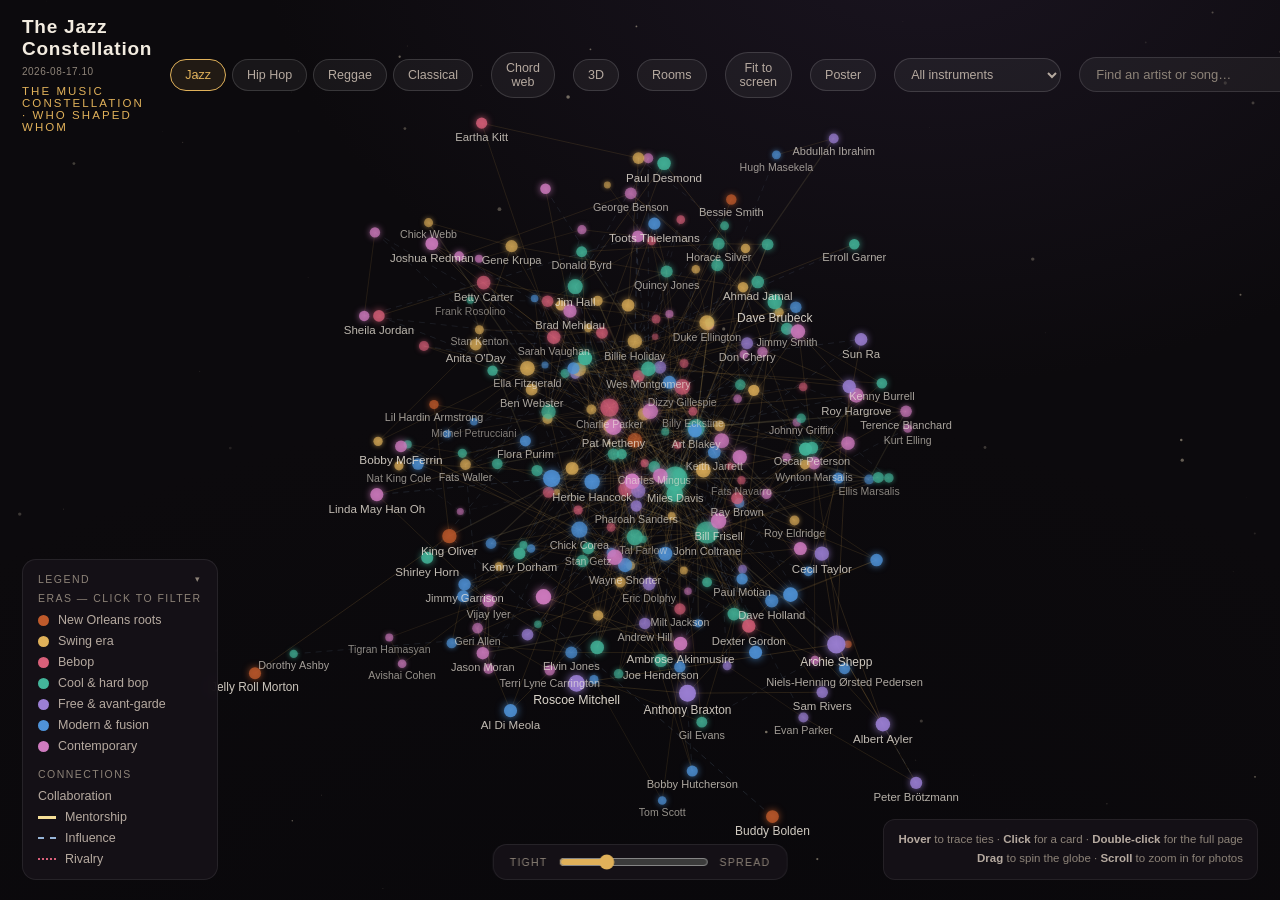
==== index.html @ 13468fda "Classical audio: fix the fallback path, demote novelty sources, unmute the seedless Three fixes from" ====
<!DOCTYPE html>
<html lang="en">
<head>
<meta charset="UTF-8" />
<meta name="viewport" content="width=device-width, initial-scale=1.0, maximum-scale=1.0, user-scalable=no" />
<title>The Music Constellation — an encyclopedia of who shaped whom</title>
<meta name="description" content="Interactive 3D maps of music history: jazz, hip hop, and reggae as constellations of the musicians who shaped one another — with live discographies, photos, and 30-second previews." />
<link rel="icon" href="data:image/svg+xml,%3Csvg xmlns='http://www.w3.org/2000/svg' viewBox='0 0 100 100'%3E%3Cpolygon points='50,5 61,38 96,38 68,59 78,93 50,72 22,93 32,59 4,38 39,38' fill='%23e0b15a'/%3E%3C/svg%3E" />
<link rel="stylesheet" href="css/style.css?v=2026-08-17.10" />
<!-- resolves three.js for the optional 3D view; nothing loads until 3D is entered -->
<script type="importmap">
{ "imports": {
  "three": "https://unpkg.com/three@0.160.0/build/three.module.js",
  "three/addons/": "https://unpkg.com/three@0.160.0/examples/jsm/"
} }
</script>
</head>
<body>
<div id="stage"><canvas id="c"></canvas></div>
<canvas id="holoc"></canvas><div id="holabels"></div>

<div class="topbar">
  <div class="brand">
    <h1 id="gname">The Music Constellation <span class="ver" id="ver"></span></h1>
    <div class="tag">The Music Constellation<span class="tagx"> &middot; who shaped whom</span></div>
  </div>
  <nav class="gtabs" id="gtabs" aria-label="Choose a genre"></nav>
  <button class="rr" id="chordBtn">Chord web</button>
  <button class="rr" id="tlBtn">Timeline</button>
  <button class="rr" id="holoBtn" title="A 3D view of the constellation">3D</button>
  <button class="rr" id="rrBtn">Rooms</button>
  <button class="rr" id="fitBtn">Fit to screen</button>
  <button class="rr" id="posterBtn" title="Download a high-resolution poster">Poster</button>
  <select class="instr" id="instr" aria-label="Filter the constellation"></select>
  <div class="search">
    <input id="q" type="text" placeholder="Find an artist or song…" autocomplete="off" />
    <div class="suggest" id="suggest"></div>
  </div>
</div>

<div class="legend" id="legend"></div>
<div class="hint"><b>Hover</b> to trace ties &middot; <b>Click</b> for a card &middot; <b>Double-click</b> for the full page<br><b>Drag</b> to spin the globe &middot; <b>Scroll</b> to zoom in for photos</div>
<div class="spread"><span>Tight</span><input id="spread" type="range" min="0.7" max="3.4" step="0.05" value="1.5" aria-label="Spread the network out" /><span>Spread</span></div>
<div id="clipnote" class="clipnote"><div class="cn-main"><canvas id="clipwave" class="clipwave" width="56" height="18" aria-hidden="true"></canvas><span id="clipnotetext"></span></div><div id="cliptrack" class="cliptrack"></div></div>

<aside class="panel" id="panel"><button class="close" id="close">&times;</button><div id="panelBody"></div></aside>
<div class="page" id="page"><div class="page-inner" id="pageInner"></div></div>

<noscript><p style="padding:40px;font-family:sans-serif">The Music Constellation needs JavaScript to draw its sky.</p></noscript>
<script>
/* ---------------------------------------------------------------------------
   WHITE-LABEL CONFIG. These defaults reproduce the public site exactly. A
   branded or institutional deployment overrides them — a museum, a label, a
   course — to set the name, palette, which datasets show, and kiosk mode.
   See docs/WHITE-LABEL.md. Leave as-is for the flagship public site.
   --------------------------------------------------------------------------- */
window.MC_CONFIG={
  brand:"The Music Constellation",  /* sub-title + browser-tab name           */
  tagline:"who shaped whom",        /* the line after the brand               */
  genres:null,                      /* null = all; or e.g. ["jazz"] for one   */
  showTabs:true,                    /* genre switcher (auto-hidden if 1 set)   */
  accent:null,                      /* optional hex to retint the gold accent  */
  attribution:null,                 /* optional credit, e.g. "An exhibit by …" */
  kiosk:false,                      /* fullscreen attract-loop (museum installs)*/
};
/* Demos & installs can override the config from the URL without a separate
   build, e.g. ?brand=Blue+Note&genres=jazz&tabs=0&accent=%231e63b0&kiosk=1 */
(function(s){if(!s)return;var p=new URLSearchParams(s),C=window.MC_CONFIG;
  if(p.has("brand"))C.brand=p.get("brand");
  if(p.has("tagline"))C.tagline=p.get("tagline");
  if(p.has("genres"))C.genres=p.get("genres").split(",").filter(Boolean);
  if(p.has("tabs"))C.showTabs=p.get("tabs")!=="0";
  if(p.has("accent"))C.accent=p.get("accent");
  if(p.has("attribution"))C.attribution=p.get("attribution");
  if(p.has("kiosk"))C.kiosk=p.get("kiosk")==="1";
})(location.search);
/* Single source of truth for the build. Bump this (and the css/style.css?v=
   above — the validator enforces they match) on any notable change, and every
   asset URL below changes with it, so a normal reload always fetches fresh —
   no hard-refresh needed, on any device. */
window.MC_BUILD="2026-08-17.10";
["js/collab.js","js/data/jazz.js","js/data/hiphop.js","js/data/reggae.js","js/data/classical.js","js/holo.js","js/engine.js"].forEach(function(src){
  var s=document.createElement("script");s.src=src+"?v="+window.MC_BUILD;s.async=false;document.head.appendChild(s);
});
</script>
</body>
</html>
---- css/style.css ----
/* Theme colors are set per genre by the engine (js/data/*.js → theme).
     They are @property-registered so genre switches cross-fade smoothly. */
  @property --bg{syntax:"<color>";inherits:true;initial-value:#0c0a0d}
  @property --glow{syntax:"<color>";inherits:true;initial-value:#1a1420}
  @property --deep{syntax:"<color>";inherits:true;initial-value:#08070a}
  @property --panel{syntax:"<color>";inherits:true;initial-value:rgba(22,18,24,0.93)}
  :root{
    --bg:#0c0a0d; --glow:#1a1420; --deep:#08070a; --panel:rgba(22,18,24,0.93);
    --ink:#f3ece0; --soft:#b6aaa0;
    --muted:#8d8378; --gold:#e0b15a; --line:rgba(224,177,90,0.14);
    transition:--bg 1.1s ease,--glow 1.1s ease,--deep 1.1s ease,--panel 1.1s ease;
  }
  *{box-sizing:border-box;margin:0;padding:0}
  html,body{height:100%}
  body{
    background:radial-gradient(1100px 760px at 72% -8%, var(--glow) 0%, transparent 60%), radial-gradient(1500px 1100px at 50% 130%, var(--deep) 0%, var(--bg) 70%);
    color:var(--ink); font-family:"Helvetica Neue",Arial,sans-serif; overflow:hidden;
  }
  #stage{position:fixed;inset:0}
  canvas{display:block}

  .topbar{position:fixed;top:0;left:0;right:0;display:flex;align-items:center;gap:18px;padding:16px 22px;pointer-events:none;z-index:5}
  .brand{pointer-events:auto}
  .brand h1{font-size:19px;font-weight:600;letter-spacing:.04em}
  .brand .tag{font-size:11.5px;letter-spacing:.18em;text-transform:uppercase;color:var(--gold);margin-top:3px}
  .ver{font-size:10px;font-weight:400;color:var(--muted);letter-spacing:.05em;vertical-align:middle}
  .gtabs{pointer-events:auto;display:flex;gap:6px}
  .gtab{background:rgba(255,255,255,.05);border:1px solid rgba(255,255,255,.14);color:var(--soft);font-size:12.5px;padding:8px 14px;border-radius:999px;cursor:pointer;white-space:nowrap;transition:border-color .2s,color .2s,background .2s}
  .gtab:hover{border-color:var(--gold);color:var(--ink)}
  .gtab.on{border-color:var(--gold);color:var(--gold);background:rgba(224,177,90,.1)}
  .search{pointer-events:auto;margin-left:auto;position:relative}
  .search input{background:rgba(255,255,255,.05);border:1px solid rgba(255,255,255,.12);border-radius:999px;color:var(--ink);font-size:13px;padding:9px 16px;width:230px;outline:none;transition:border-color .2s,background .2s}
  .search input:focus{border-color:var(--gold);background:rgba(255,255,255,.08)}
  .search input::placeholder{color:var(--muted)}
  .suggest{position:absolute;top:42px;right:0;width:270px;max-height:60vh;overflow-y:auto;background:var(--panel);border:1px solid rgba(255,255,255,.1);border-radius:12px;backdrop-filter:blur(8px);box-shadow:0 18px 50px rgba(0,0,0,.55);display:none}
  .suggest div{padding:9px 14px;font-size:13px;cursor:pointer;color:var(--soft)}
  .suggest div:hover,.suggest div.active{background:rgba(224,177,90,.14);color:var(--ink)}
  .suggest .smeta{color:var(--muted);font-size:11px}
  .suggest .sgrow{white-space:nowrap;overflow:hidden;text-overflow:ellipsis}
  .suggest .snote{color:var(--gold)}
  .suggest .shead{padding:6px 14px 4px;font-size:10px;letter-spacing:.08em;text-transform:uppercase;color:var(--muted);cursor:default;border-top:1px solid rgba(255,255,255,.08)}
  .suggest .shead:hover{background:transparent;color:var(--muted)}

  .legend{position:fixed;left:22px;bottom:20px;z-index:5;display:flex;flex-direction:column;gap:7px;background:var(--panel);border:1px solid rgba(255,255,255,.08);border-radius:14px;padding:13px 15px;backdrop-filter:blur(8px)}
  .attribution{font-size:10px;letter-spacing:.12em;text-transform:uppercase;color:var(--muted);margin-top:4px;opacity:.85}
  /* 3D "holo" view: its own WebGL canvas + projected name labels (shown only in 3D mode) */
  #holoc{position:fixed;inset:0;width:100vw;height:100vh;display:none;z-index:1;touch-action:none;background:#05040a}
  #holabels{position:fixed;inset:0;display:none;pointer-events:none;z-index:2}
  .hlbl{position:absolute;left:0;top:0;white-space:nowrap;opacity:0;will-change:transform,opacity}
  .hlbl .nm{font-size:11px;color:#e9e2d6;text-shadow:0 1px 4px rgba(0,0,0,.95),0 0 2px rgba(0,0,0,.9)}
  .hlbl .ins{display:none;font-size:9.5px;color:var(--gold);text-shadow:0 1px 4px rgba(0,0,0,.95)}
  .hlbl.sel .nm{font-size:15px;font-weight:600}
  .hlbl.nbr .nm{font-size:12px}
  .hlbl.sel .ins,.hlbl.nbr .ins{display:block}
  .legend .legh{display:flex;align-items:center;gap:14px;width:100%;background:none;border:0;padding:0;margin:0;color:var(--muted);font-family:inherit;font-size:10.5px;letter-spacing:.14em;text-transform:uppercase;cursor:pointer}
  .legend .legh .chev{margin-left:auto;font-size:9px;transition:transform .2s}
  .legend.collapsed .legh .chev{transform:rotate(-90deg)}
  .legend .legbody{display:flex;flex-direction:column;gap:7px}
  .legend.collapsed .legbody{display:none}
  .legend .lh{font-size:10.5px;letter-spacing:.14em;text-transform:uppercase;color:var(--muted);margin-bottom:2px}
  .legend label{display:flex;align-items:center;gap:9px;font-size:12.5px;color:var(--soft);cursor:pointer;user-select:none}
  .legend .dot{width:11px;height:11px;border-radius:50%;flex:none}
  .legend label.off{opacity:.4}
  .legend .ekey{display:flex;flex-direction:column;gap:7px}
  .legend .ek{cursor:default}
  .legend .eline{width:18px;border-top:2px solid var(--gold);flex:none}
  .legend .eline.influence{border-top-style:dashed;border-top-color:#96b4d7}
  .legend .eline.rivalry{border-top-style:dotted;border-top-color:#d9607a}
  .legend .eline.mentor{border-top-width:3px;border-top-color:#f5de96}

  .hint{position:fixed;right:22px;bottom:20px;z-index:5;font-size:11.5px;color:var(--muted);text-align:right;line-height:1.7;background:var(--panel);border:1px solid rgba(255,255,255,.07);border-radius:12px;padding:10px 14px;backdrop-filter:blur(8px)}
  .hint b{color:var(--soft);font-weight:600}
  .spread{position:fixed;left:50%;bottom:20px;transform:translateX(-50%);z-index:5;display:flex;align-items:center;gap:11px;background:var(--panel);border:1px solid rgba(255,255,255,.08);border-radius:14px;padding:9px 16px;backdrop-filter:blur(8px)}
  .spread span{font-size:10.5px;letter-spacing:.12em;text-transform:uppercase;color:var(--muted)}
  .spread input[type=range]{width:150px;accent-color:var(--gold);cursor:pointer}
  .clipnote{position:fixed;top:62px;left:50%;transform:translateX(-50%);z-index:9;display:flex;flex-direction:column;align-items:center;gap:5px;background:var(--panel);border:1px solid rgba(224,177,90,.4);color:var(--gold);font-size:12.5px;padding:7px 16px;border-radius:18px;backdrop-filter:blur(8px);opacity:0;transition:opacity .3s;pointer-events:none;max-width:80%;text-align:center}
  .clipnote.show{opacity:1}
  .cn-main{display:flex;align-items:center;justify-content:center;gap:9px}
  .clipwave{width:56px;height:18px;flex:0 0 auto;display:none}
  .clipnote.playing .clipwave{display:block}
  .cliptrack{display:none;font:500 11px/1.3 Georgia,"Times New Roman",serif;color:rgba(240,217,154,.95);background:rgba(224,177,90,.12);border:1px solid rgba(224,177,90,.3);border-radius:8px;padding:3px 11px;max-width:280px;white-space:nowrap;overflow:hidden;text-overflow:ellipsis}
  .cliptrack.show{display:block}

  .panel{position:fixed;top:0;right:0;height:100%;width:360px;background:var(--panel);border-left:1px solid rgba(255,255,255,.1);backdrop-filter:blur(14px);transform:translateX(100%);transition:transform .35s cubic-bezier(.2,.8,.2,1);z-index:8;padding:26px 26px 30px;overflow-y:auto}
  .panel.open{transform:translateX(0)}
  .panel .close{position:absolute;top:18px;right:18px;cursor:pointer;color:var(--muted);font-size:22px;line-height:1;background:none;border:none}
  .panel .close:hover{color:var(--ink)}
  .pill{display:inline-block;font-size:10.5px;letter-spacing:.12em;text-transform:uppercase;padding:4px 11px;border-radius:999px;margin-bottom:14px;font-weight:600}
  .panel h2{font-size:25px;font-weight:600;line-height:1.15;margin-bottom:4px}
  .panel .role{font-size:13px;color:var(--gold);margin-bottom:4px}
  .panel .life{font-size:12px;color:var(--muted);margin-bottom:16px}
  .panel .bio{font-size:14px;line-height:1.6;color:var(--soft);margin-bottom:18px}
  .openpage{display:inline-flex;align-items:center;gap:8px;background:rgba(224,177,90,.14);border:1px solid rgba(224,177,90,.35);color:var(--gold);font-size:13px;font-weight:600;padding:10px 16px;border-radius:10px;cursor:pointer;transition:background .2s}
  .openpage:hover{background:rgba(224,177,90,.24)}
  .sec{font-size:10.5px;letter-spacing:.16em;text-transform:uppercase;color:var(--muted);margin:20px 0 9px}
  .conns{display:flex;flex-direction:column;gap:5px}
  .conn{display:flex;align-items:baseline;gap:9px;font-size:13px;cursor:pointer;padding:5px 8px;border-radius:8px;color:var(--soft)}
  .conn:hover{background:rgba(224,177,90,.12);color:var(--ink)}
  .conn .rel{font-size:10px;color:var(--muted);text-transform:uppercase;letter-spacing:.06em;min-width:90px}
  .conn .nm{font-weight:500}
  .conn .cx{margin-left:auto;color:var(--muted);font-size:13px;padding:0 5px;border-radius:6px;flex:none}
  .conn .cx:hover{color:var(--gold);background:rgba(224,177,90,.12)}
  .conn .cx.on{color:var(--gold)}
  .sechint{font-size:9.5px;letter-spacing:0;text-transform:none;color:var(--muted);opacity:.7}
  .collab{display:none;margin:0 0 8px 8px;padding-left:11px;border-left:1px solid rgba(224,177,90,.22)}
  .cbrow{display:flex;gap:11px;font-size:12.5px;padding:5px 0;color:var(--soft);align-items:baseline}
  .cbyear{color:var(--gold);font-family:"SF Mono",ui-monospace,Menlo,monospace;font-size:11.5px;min-width:38px;flex:none}
  .cbmain{display:flex;flex-direction:column;gap:5px;min-width:0}
  .cbtitle{line-height:1.35}
  .cbnote{font-size:11.5px;color:var(--muted);padding:4px 0;line-height:1.5}
  .cbsearch{font-size:11px;color:var(--muted);margin-top:6px;padding-top:7px;border-top:1px solid rgba(255,255,255,.08);line-height:1.7}
  .cbsearch a{color:var(--soft);text-decoration:none;border-bottom:1px solid rgba(224,177,90,.4)}
  .cbsearch a:hover{color:var(--gold)}
  /* chord-web collab breakout card */
  .ccpair{display:flex;flex-wrap:wrap;align-items:baseline;gap:9px;font-size:21px;font-weight:600;line-height:1.15;margin:2px 0 2px}
  .ccpair .ccx{color:var(--muted);font-weight:400;font-size:16px}
  .ccrel{margin:8px 0 2px}
  .ccchip{display:inline-block;font-size:11px;letter-spacing:.04em;padding:3px 10px;border-radius:11px}
  .ccbox{display:block;margin-left:0;padding-left:0;border-left:none}

  /* full encyclopedia page */
  .page{position:fixed;inset:0;z-index:20;background:radial-gradient(1000px 700px at 78% -8%, var(--glow) 0%, var(--bg) 58%);overflow-y:auto;opacity:0;pointer-events:none;transition:opacity .35s}
  .page.open{opacity:1;pointer-events:auto}
  .page-inner{max-width:820px;margin:0 auto;padding:34px 28px 90px}
  .back{display:inline-flex;align-items:center;gap:8px;background:none;border:1px solid rgba(255,255,255,.16);color:var(--soft);font-size:13px;padding:8px 15px;border-radius:999px;cursor:pointer;margin-bottom:30px;transition:border-color .2s,color .2s}
  .back:hover{border-color:var(--gold);color:var(--ink)}
  .page h1{font-size:46px;font-weight:600;line-height:1.05;letter-spacing:-.01em;margin:10px 0 8px}
  .page .prole{font-size:15px;color:var(--gold);margin-bottom:3px}
  .page .plife{font-size:13.5px;color:var(--muted);margin-bottom:26px}
  .page .pbio{font-size:17px;line-height:1.72;color:#ddd3c6;max-width:680px;margin-bottom:8px}
  .phead{display:flex;gap:22px;align-items:center;margin-bottom:10px}
  .pavatar{width:104px;height:104px;border-radius:16px;flex:none;overflow:hidden;display:flex;align-items:center;justify-content:center;font-size:34px;font-weight:600;color:#0c0a0d}
  .pavatar.hasimg{color:transparent}
  .pavatar img{width:100%;height:100%;object-fit:cover;display:block}
  .pavcol{display:flex;flex-direction:column;align-items:center;gap:5px;flex:none}
  .pcredit{font-size:10px;color:var(--muted);text-decoration:none;opacity:0;transition:opacity .3s}
  .pcredit.show{opacity:1}
  .pcredit:hover{color:var(--gold)}
  .pheadtext{min-width:0}
  .phead h1{margin:6px 0 6px}
  .page h3{font-size:12px;letter-spacing:.2em;text-transform:uppercase;color:var(--muted);margin:40px 0 16px;border-bottom:1px solid rgba(255,255,255,.08);padding-bottom:10px}
  .disco{display:flex;flex-direction:column;gap:2px}
  .drow{display:flex;gap:18px;align-items:baseline;padding:11px 8px;border-radius:8px}
  .drow:hover{background:rgba(255,255,255,.03)}
  .dyear{font-family:"SF Mono",ui-monospace,Menlo,monospace;font-size:13px;color:var(--gold);min-width:74px;flex:none}
  .dtitle{font-size:15.5px;color:var(--ink);font-weight:500}
  .dnote{font-size:13px;color:var(--muted);margin-left:6px}
  .chips{display:flex;flex-wrap:wrap;gap:9px}
  .chip{display:inline-flex;align-items:center;gap:8px;background:rgba(255,255,255,.04);border:1px solid rgba(255,255,255,.1);border-radius:999px;padding:8px 14px;font-size:13px;color:var(--soft);cursor:pointer;transition:background .2s,border-color .2s}
  .chip:hover{background:rgba(224,177,90,.14);border-color:rgba(224,177,90,.4);color:var(--ink)}
  .chip .cd{width:9px;height:9px;border-radius:50%;flex:none}
  .chip .cr{font-size:10.5px;color:var(--muted);text-transform:uppercase;letter-spacing:.04em}
  .discoloading{font-size:14px;color:var(--muted);padding:8px 0}
  .discometa{font-size:12px;color:var(--muted);margin-bottom:10px}
  .dtag{font-size:10.5px;color:var(--muted);margin-left:8px;border:1px solid rgba(255,255,255,.14);border-radius:4px;padding:1px 6px;text-transform:uppercase;letter-spacing:.04em}
  .moreBtn{margin-top:14px;background:rgba(255,255,255,.04);border:1px solid rgba(255,255,255,.14);color:var(--soft);font-size:13px;padding:9px 16px;border-radius:10px;cursor:pointer}
  .moreBtn:hover{border-color:var(--gold);color:var(--ink)}
  .dmain{display:inline}
  .svc{display:inline-flex;gap:6px;margin-left:10px;vertical-align:middle}
  .svc a{font-size:11px;color:var(--muted);border:1px solid rgba(255,255,255,.14);border-radius:6px;padding:1px 7px;text-decoration:none;transition:color .2s,border-color .2s}
  .svc a:hover{color:var(--gold);border-color:var(--gold)}
  @media(max-width:700px){.drow .dmain{display:flex;flex-direction:column;align-items:flex-start;gap:5px}.svc{margin-left:0}}
  .reslist{display:flex;flex-direction:column;gap:8px;max-width:680px}
  .reslink{display:flex;align-items:baseline;gap:12px;text-decoration:none;background:rgba(255,255,255,.04);border:1px solid rgba(255,255,255,.1);border-radius:10px;padding:12px 16px;transition:border-color .2s,background .2s}
  .reslink:hover{border-color:var(--gold);background:rgba(224,177,90,.1)}
  .reslink .rt{color:var(--ink);font-size:15px;font-weight:500}
  .reslink .rn{color:var(--muted);font-size:13px;flex:1}
  .reslink .ra{color:var(--gold);font-size:14px}
  .brow{padding:9px 8px;border-radius:8px}
  .brow:hover{background:rgba(255,255,255,.03)}
  .btitle{font-size:15px;color:var(--ink);font-style:italic}
  .bmeta{font-size:13px;color:var(--muted)}
  .rr{pointer-events:auto;background:rgba(255,255,255,.05);border:1px solid rgba(255,255,255,.14);color:var(--soft);font-size:12.5px;padding:8px 14px;border-radius:999px;cursor:pointer;transition:border-color .2s,color .2s}
  .rr:hover{border-color:var(--gold);color:var(--ink)}
  .rr.on{border-color:var(--gold);color:var(--gold)}
  .instr{pointer-events:auto;background:rgba(255,255,255,.05);border:1px solid rgba(255,255,255,.14);color:var(--soft);font-size:12.5px;padding:8px 12px;border-radius:999px;cursor:pointer;outline:none}
  .instr:focus{border-color:var(--gold)}
  .instr option{background:#15121a;color:var(--ink)}
  .lead{font-size:17px;line-height:1.7;color:#ddd3c6;max-width:680px;margin-bottom:18px}
  .critic{margin-bottom:24px}
  .critic h4{font-size:18px;font-weight:600;color:var(--ink);margin-bottom:2px}
  .critic .cnote{font-size:13px;color:var(--gold);margin-bottom:8px}
  /* the rooms: tab bar + film / deep-cut rows */
  .roomtabs{display:flex;gap:8px;margin:4px 0 26px;flex-wrap:wrap}
  .roomtab{background:rgba(255,255,255,.04);border:1px solid rgba(255,255,255,.12);color:var(--soft);font-family:inherit;font-size:14px;padding:9px 18px;border-radius:999px;cursor:pointer;transition:border-color .2s,background .2s,color .2s}
  .roomtab:hover{border-color:var(--gold);color:var(--ink)}
  .roomtab.on{background:rgba(224,177,90,.16);border-color:var(--gold);color:var(--gold)}
  .film{margin-bottom:22px;max-width:680px}
  .frow{display:flex;align-items:baseline;gap:12px;flex-wrap:wrap}
  .ftitle{font-size:18px;font-weight:600;color:var(--ink)}
  .fmeta{font-size:13px;color:var(--muted)}
  .fnote{font-size:14px;line-height:1.55;color:var(--soft);margin:5px 0 7px}
  .flinks{display:flex;gap:14px;font-size:13px}
  .flinks a{color:var(--soft);text-decoration:none;border-bottom:1px solid rgba(224,177,90,.4)}
  .flinks a:hover{color:var(--gold)}
  .dc{margin-bottom:20px;max-width:680px}
  .dcrow{display:flex;align-items:baseline;gap:10px;flex-wrap:wrap}
  .dctitle{font-size:17px;font-weight:600;color:var(--ink);font-style:italic}
  .dcby{font-size:15px;color:var(--soft)}
  .dcby .dcartist{color:var(--gold);cursor:pointer;border-bottom:1px solid rgba(224,177,90,.4)}
  .dcby .dcartist:hover{color:var(--ink)}
  .dcmeta{font-size:12.5px;color:var(--muted)}
  .dcnote{font-size:14px;line-height:1.55;color:var(--soft);margin:5px 0 7px}
  .dclinks .svc{margin-left:0}
  @media(max-width:560px){.page h1{font-size:34px}.page-inner{padding:24px 18px 70px}}
  #stage,canvas{touch-action:none}
  @media(max-width:700px){
    .topbar{flex-wrap:wrap;gap:8px;padding:10px 12px}
    .brand h1{font-size:14px}
    .brand .tag{font-size:9px;letter-spacing:.14em;margin-top:2px;white-space:nowrap}
    .brand .tagx{display:none}
    .ver{display:none}
    .gtab{font-size:11px;padding:5px 9px}
    .legend .ekey{display:none}
    #fitBtn,#posterBtn{display:none} /* auto-fit + pinch cover it; keeps the wrapped topbar to three rows */
    .rr{font-size:11.5px;padding:6px 10px;white-space:nowrap}
    .instr{font-size:11.5px;padding:6px 9px}
    .search{margin-left:auto}
    .search input{width:140px}
    .suggest{width:200px}
    .hint{display:none}
    .legend{left:12px;bottom:12px;padding:8px 10px;gap:4px;border-radius:12px}
    .legend .lh{font-size:9.5px}
    .legend label{font-size:11px;gap:7px}
    .legend .dot{width:9px;height:9px}
    .spread{left:auto;right:12px;bottom:12px;transform:none;padding:7px 11px;gap:7px}
    .spread input[type=range]{width:92px}
    .spread span{font-size:9.5px}
    .panel{width:100%;height:auto;max-height:50%;top:auto;bottom:0;left:0;border-left:none;border-top:1px solid rgba(255,255,255,.12);border-radius:18px 18px 0 0;transform:translateY(100%);padding:20px 22px 24px}
    .panel.open{transform:translateY(0)}
  }

  /* ----------  READING ROOM: the lit bookshelf  ---------- */
  .reading-room,.films-room{position:relative;border-radius:14px;padding:14px 14px 26px;
    background:radial-gradient(900px 560px at 84% 2%, rgba(224,177,90,.10), transparent 58%), linear-gradient(180deg,#1a120a,#0f0a06)}
  .bookcase{position:relative;margin:104px 4px 8px}
  .rcase{position:relative;z-index:1}
  .rshelf{position:relative;margin-bottom:6px}
  .rbooks{display:flex;align-items:flex-end;gap:5px;padding:0 12px;min-height:208px}
  .rplank{height:15px;border-radius:2px;background:linear-gradient(180deg,#6b4a2a,#4a3018 55%,#321f0e);
    box-shadow:0 2px 0 rgba(0,0,0,.5),0 13px 20px rgba(0,0,0,.42),inset 0 2px 0 rgba(255,225,170,.18);margin:0 2px}
  .rbook{position:relative;height:202px;flex:0 0 auto;border-radius:2px 2px 1px 1px;cursor:pointer;overflow:hidden;
    display:flex;flex-direction:column;align-items:center;padding:9px 0 8px;
    box-shadow:inset 2px 0 0 rgba(255,255,255,.12),inset -3px 0 5px rgba(0,0,0,.45),1px 6px 12px rgba(0,0,0,.4);
    transition:transform .16s cubic-bezier(.2,.8,.2,1),box-shadow .16s,filter .16s;
    background:linear-gradient(90deg,rgba(255,255,255,.14),rgba(255,255,255,0) 16%,rgba(0,0,0,.25) 86%,rgba(0,0,0,.4)),var(--rc)}
  .rbook:hover{transform:translateY(-15px);filter:brightness(1.1);z-index:8;
    box-shadow:inset 2px 0 0 rgba(255,255,255,.16),inset -3px 0 5px rgba(0,0,0,.45),0 18px 26px rgba(0,0,0,.55)}
  .rbook .rb-band{width:78%;height:0;border-top:2.5px solid rgba(224,184,110,.85);box-shadow:0 2px 0 rgba(0,0,0,.25);flex:0 0 auto;position:relative;z-index:2}
  .rbook .rb-title{flex:1 1 auto;min-height:0;writing-mode:vertical-rl;text-orientation:mixed;
    font:600 13px/1.05 Georgia,"Times New Roman",serif;color:#f0d99a;letter-spacing:.4px;margin:10px 0;overflow:hidden;
    text-shadow:0 1px 2px rgba(0,0,0,.85);position:relative;z-index:2}
  .rbook .rb-author{writing-mode:vertical-rl;text-orientation:mixed;font:500 9px/1 Georgia,serif;
    color:rgba(240,217,154,.85);letter-spacing:.5px;max-height:84px;overflow:hidden;margin-bottom:4px;text-shadow:0 1px 2px rgba(0,0,0,.85);position:relative;z-index:2}
  .rbook .rb-foot{font-size:7px;color:rgba(240,217,154,.7);letter-spacing:.5px;text-shadow:0 1px 2px rgba(0,0,0,.85);position:relative;z-index:2}
  .rbook.lean{transform:rotate(-3deg);transform-origin:bottom}
  .rbook.lean:hover{transform:translateY(-15px) rotate(-1deg)}
  /* film shelf: thinner + a touch taller, like a DVD case spine */
  .rbook.thin{height:214px}
  .rbook.thin .rb-title{font-size:11px;letter-spacing:.2px;margin:8px 0}
  .rbook.thin .rb-author{font-size:8px;max-height:72px}
  .rwash{position:absolute;inset:0;pointer-events:none;z-index:3;mix-blend-mode:screen;
    background:radial-gradient(620px 1020px at 17% -6%,rgba(255,228,172,.2),rgba(255,222,160,.05) 38%,transparent 60%),
      radial-gradient(620px 1020px at 83% -6%,rgba(255,228,172,.2),rgba(255,222,160,.05) 38%,transparent 60%)}
  .rshade{position:absolute;inset:0;pointer-events:none;z-index:3;
    background:radial-gradient(150% 90% at 50% 128%,rgba(0,0,0,.42),transparent 52%)}
  .rlamp{position:absolute;top:-82px;width:110px;height:0;pointer-events:none;z-index:4}
  .rlamp.r{right:5%}.rlamp.l{left:5%}
  .rlamp .rl-arm{position:absolute;top:-6px;width:3px;height:54px;background:linear-gradient(#3a2c1a,#241a10)}
  .rlamp.r .rl-arm{right:34px}.rlamp.l .rl-arm{left:34px}
  .rlamp .rl-head{position:absolute;top:48px;width:100px;height:21px;border-radius:12px/10px;
    background:linear-gradient(180deg,#3a2c1a,#180f08);box-shadow:0 7px 15px rgba(0,0,0,.5),inset 0 1px 0 rgba(202,168,94,.5)}
  .rlamp.r .rl-head{right:0;transform:rotate(-9deg)}.rlamp.l .rl-head{left:0;transform:rotate(9deg)}
  .rlamp .rl-head::after{content:"";position:absolute;left:10%;right:10%;bottom:2px;height:5px;border-radius:4px;
    background:#ffe6a8;box-shadow:0 13px 20px 1px rgba(255,224,150,.5)}
  .readmore{margin-top:18px}
  /* book detail card */
  .bookcard-bg{position:fixed;inset:0;background:rgba(8,5,2,.66);backdrop-filter:blur(4px);display:flex;align-items:center;justify-content:center;padding:24px;opacity:0;pointer-events:none;transition:opacity .25s;z-index:40}
  .bookcard-bg.open{opacity:1;pointer-events:auto}
  .bookcard{position:relative;max-width:540px;width:100%;background:linear-gradient(180deg,#241809,#160f07);border:1px solid rgba(224,177,90,.34);border-radius:14px;padding:26px 28px;box-shadow:0 24px 70px rgba(0,0,0,.6);transform:translateY(10px) scale(.98);transition:transform .25s}
  .bookcard-bg.open .bookcard{transform:none}
  .bc-top{display:flex;gap:22px}
  .bc-top .bc-cover{width:130px;flex:0 0 auto;border-radius:3px;box-shadow:0 10px 28px rgba(0,0,0,.6),inset 0 0 0 1px rgba(255,255,255,.06);display:block}
  .bc-top .bc-mini{width:118px;height:166px;border-radius:2px;flex:0 0 auto;box-shadow:0 10px 28px rgba(0,0,0,.6),inset 2px 0 0 rgba(255,255,255,.12)}
  .bookcard h2{font:600 22px/1.2 Georgia,serif;color:var(--ink);margin:0 0 2px}
  .bookcard .bc-sub{font:italic 15px/1.35 Georgia,serif;color:var(--soft);margin:0 0 10px}
  .bookcard .bc-by{font-size:14px;color:var(--gold);margin-bottom:2px}
  .bookcard .bc-yr{font-size:12.5px;color:var(--muted)}
  .bookcard .bc-note{font-size:13.5px;line-height:1.55;color:var(--soft);border-top:1px solid rgba(255,255,255,.1);padding-top:12px;margin-top:16px}
  .bookcard .bc-note b{color:var(--gold);font-weight:600}
  .bookcard .bc-x{position:absolute;top:12px;right:14px;background:none;border:none;color:var(--muted);font-size:24px;cursor:pointer;line-height:1}
  .bc-links{display:flex;gap:16px;margin-top:16px;flex-wrap:wrap}
  .bc-links a{color:var(--gold);font-size:13px;text-decoration:none;border-bottom:1px solid rgba(224,177,90,.4)}
  .bc-top .bc-film{display:flex;align-items:center;justify-content:center;background:radial-gradient(120% 120% at 30% 20%,#2a1d10,#120c06)}
  .bc-top .bc-film::after{content:"\1F39E";font-size:34px;opacity:.6}
  @media(max-width:560px){ .bookcase{margin-top:92px} .rbooks{min-height:188px} .rbook{height:182px} .bc-top{gap:14px} .bc-top .bc-cover{width:104px} .bc-top .bc-mini{width:96px;height:136px} }

/* Connection notes — the annotation on a tie, where a genre supplies one
   (classical). Sits under the connection row, above its ♪ collab drawer. */
.conns .connnote{font-size:11.5px;line-height:1.45;color:var(--muted);padding:2px 0 8px 2px;margin-top:-2px;border-bottom:1px solid rgba(255,255,255,.05)}
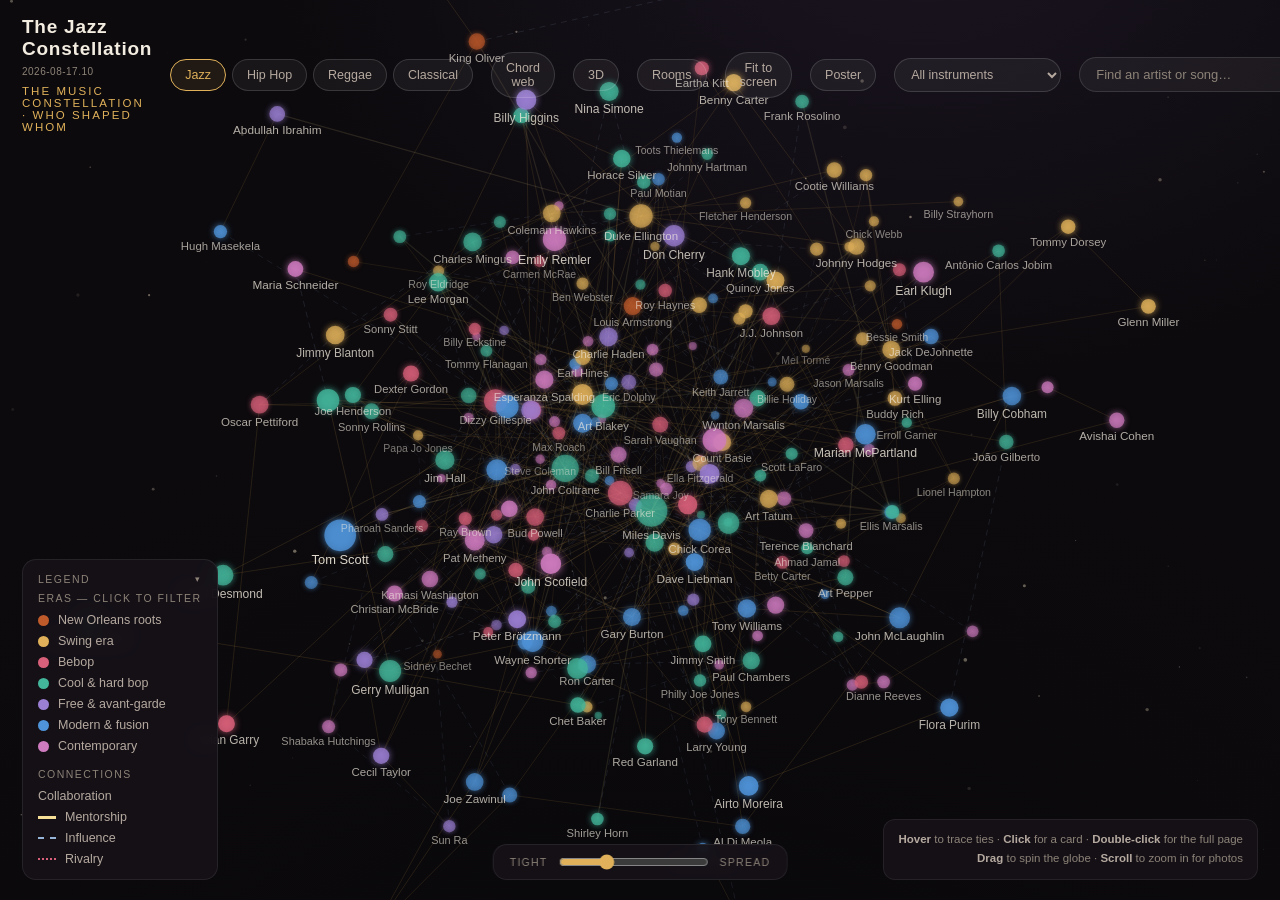
==== commit a3a58143: "Load genre data on demand instead of all four up front Every genre loaded at startup, so someone who" ====
--- a/index.html
+++ b/index.html
@@ -79,9 +79,54 @@
    asset URL below changes with it, so a normal reload always fetches fresh —
    no hard-refresh needed, on any device. */
 window.MC_BUILD="2026-08-17.10";
-["js/collab.js","js/data/jazz.js","js/data/hiphop.js","js/data/reggae.js","js/data/classical.js","js/holo.js","js/engine.js"].forEach(function(src){
-  var s=document.createElement("script");s.src=src+"?v="+window.MC_BUILD;s.async=false;document.head.appendChild(s);
-});
+
+/* GENRE MANIFEST + LAZY LOADING. Loading every genre up front meant a visitor
+   who only ever opened Jazz still downloaded all four datasets — classical
+   alone is 290KB gzipped, most of the payload for content they may never see.
+   So: the manifest gives the engine its tab list without any data, and only the
+   genre being viewed is fetched. The rest arrive when their tab is first
+   clicked. window.GENRE_DATA is created HERE so the engine can hold a live
+   reference to it — each data file does `window.GENRE_DATA=window.GENRE_DATA||{}`,
+   which preserves object identity, so later arrivals show up in the engine's
+   existing reference. */
+window.MC_GENRE_LIST=[
+  {key:"jazz",      label:"Jazz",      src:"js/data/jazz.js"},
+  {key:"hiphop",    label:"Hip Hop",   src:"js/data/hiphop.js"},
+  {key:"reggae",    label:"Reggae",    src:"js/data/reggae.js"},
+  {key:"classical", label:"Classical", src:"js/data/classical.js"},
+];
+window.GENRE_DATA=window.GENRE_DATA||{};
+window.__mcLoading={};
+window.MC_LOAD_GENRE=function(key){
+  var e=null,i;
+  for(i=0;i<window.MC_GENRE_LIST.length;i++) if(window.MC_GENRE_LIST[i].key===key) e=window.MC_GENRE_LIST[i];
+  if(!e) return Promise.resolve(false);
+  if(window.GENRE_DATA[key]) return Promise.resolve(true);
+  if(window.__mcLoading[key]) return window.__mcLoading[key];
+  window.__mcLoading[key]=new Promise(function(res){
+    var s=document.createElement("script");
+    s.src=e.src+"?v="+window.MC_BUILD; s.async=false;
+    s.onload=function(){res(!!window.GENRE_DATA[key]);};
+    s.onerror=function(){res(false);};
+    document.head.appendChild(s);
+  });
+  return window.__mcLoading[key];
+};
+/* which genre to show first — hash, then last-used, then the first in the
+   manifest (or MC_CONFIG.genres for a white-label build). Only this one is
+   loaded before the engine starts. */
+(function(){
+  var keys=window.MC_GENRE_LIST.map(function(g){return g.key;});
+  var order=(window.MC_CONFIG.genres&&window.MC_CONFIG.genres.length)?window.MC_CONFIG.genres:keys;
+  order=order.filter(function(k){return keys.indexOf(k)>=0;});
+  var m=location.hash.match(/^#\/?([a-z]+)/), first=m&&order.indexOf(m[1])>=0?m[1]:null;
+  if(!first){ try{var l=localStorage.getItem("tmc_last"); if(l&&order.indexOf(l)>=0)first=l;}catch(e){} }
+  if(!first) first=order[0]||"jazz";
+  var files=["js/collab.js","js/data/"+first+".js","js/holo.js","js/engine.js"];
+  files.forEach(function(src){
+    var s=document.createElement("script");s.src=src+"?v="+window.MC_BUILD;s.async=false;document.head.appendChild(s);
+  });
+})();
 </script>
 </body>
 </html>
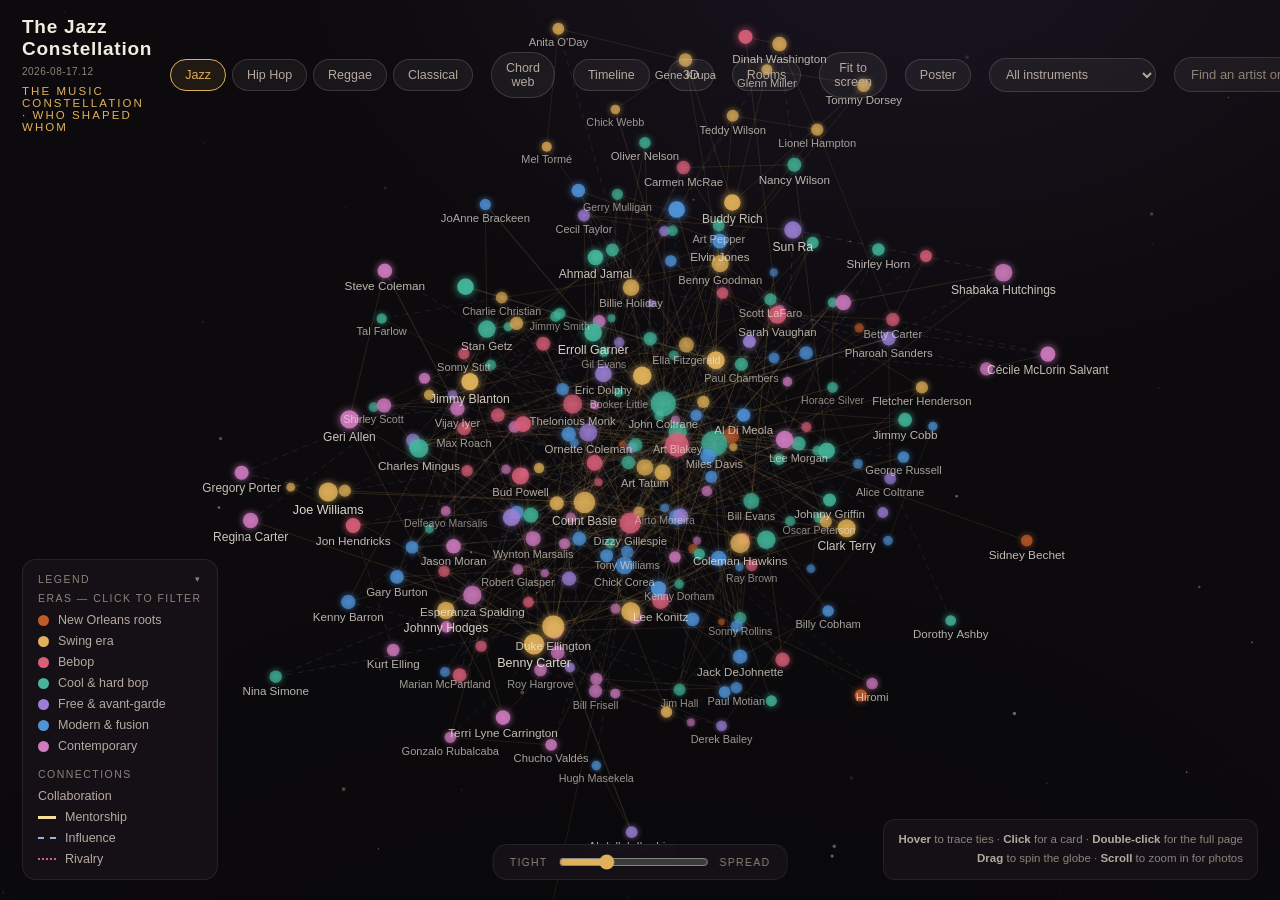
==== commit 25483e7c: "Timeline for jazz/hip hop/reggae: place each musician by year, not in era blobs Enabling the timelin" ====
--- a/index.html
+++ b/index.html
@@ -6,7 +6,7 @@
 <title>The Music Constellation — an encyclopedia of who shaped whom</title>
 <meta name="description" content="Interactive 3D maps of music history: jazz, hip hop, and reggae as constellations of the musicians who shaped one another — with live discographies, photos, and 30-second previews." />
 <link rel="icon" href="data:image/svg+xml,%3Csvg xmlns='http://www.w3.org/2000/svg' viewBox='0 0 100 100'%3E%3Cpolygon points='50,5 61,38 96,38 68,59 78,93 50,72 22,93 32,59 4,38 39,38' fill='%23e0b15a'/%3E%3C/svg%3E" />
-<link rel="stylesheet" href="css/style.css?v=2026-08-17.10" />
+<link rel="stylesheet" href="css/style.css?v=2026-08-17.12" />
 <!-- resolves three.js for the optional 3D view; nothing loads until 3D is entered -->
 <script type="importmap">
 { "imports": {
@@ -78,7 +78,7 @@
    above — the validator enforces they match) on any notable change, and every
    asset URL below changes with it, so a normal reload always fetches fresh —
    no hard-refresh needed, on any device. */
-window.MC_BUILD="2026-08-17.10";
+window.MC_BUILD="2026-08-17.12";
 
 /* GENRE MANIFEST + LAZY LOADING. Loading every genre up front meant a visitor
    who only ever opened Jazz still downloaded all four datasets — classical
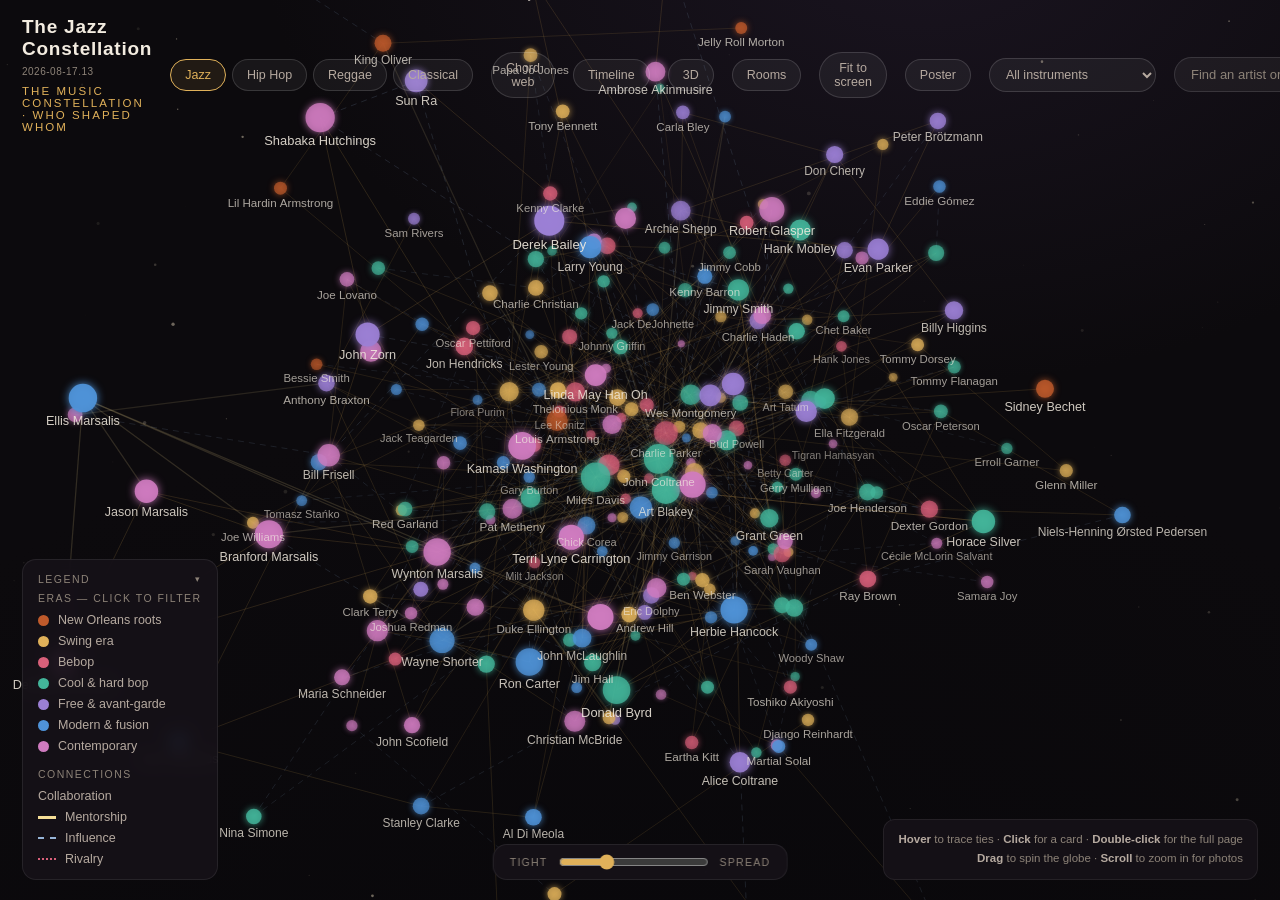
==== commit 2046544a: "Timeline: name musicians on hover in the per-artist view Scanning across the beeswarm showed no name" ====
--- a/index.html
+++ b/index.html
@@ -6,7 +6,7 @@
 <title>The Music Constellation — an encyclopedia of who shaped whom</title>
 <meta name="description" content="Interactive 3D maps of music history: jazz, hip hop, and reggae as constellations of the musicians who shaped one another — with live discographies, photos, and 30-second previews." />
 <link rel="icon" href="data:image/svg+xml,%3Csvg xmlns='http://www.w3.org/2000/svg' viewBox='0 0 100 100'%3E%3Cpolygon points='50,5 61,38 96,38 68,59 78,93 50,72 22,93 32,59 4,38 39,38' fill='%23e0b15a'/%3E%3C/svg%3E" />
-<link rel="stylesheet" href="css/style.css?v=2026-08-17.12" />
+<link rel="stylesheet" href="css/style.css?v=2026-08-17.13" />
 <!-- resolves three.js for the optional 3D view; nothing loads until 3D is entered -->
 <script type="importmap">
 { "imports": {
@@ -78,7 +78,7 @@
    above — the validator enforces they match) on any notable change, and every
    asset URL below changes with it, so a normal reload always fetches fresh —
    no hard-refresh needed, on any device. */
-window.MC_BUILD="2026-08-17.12";
+window.MC_BUILD="2026-08-17.13";
 
 /* GENRE MANIFEST + LAZY LOADING. Loading every genre up front meant a visitor
    who only ever opened Jazz still downloaded all four datasets — classical
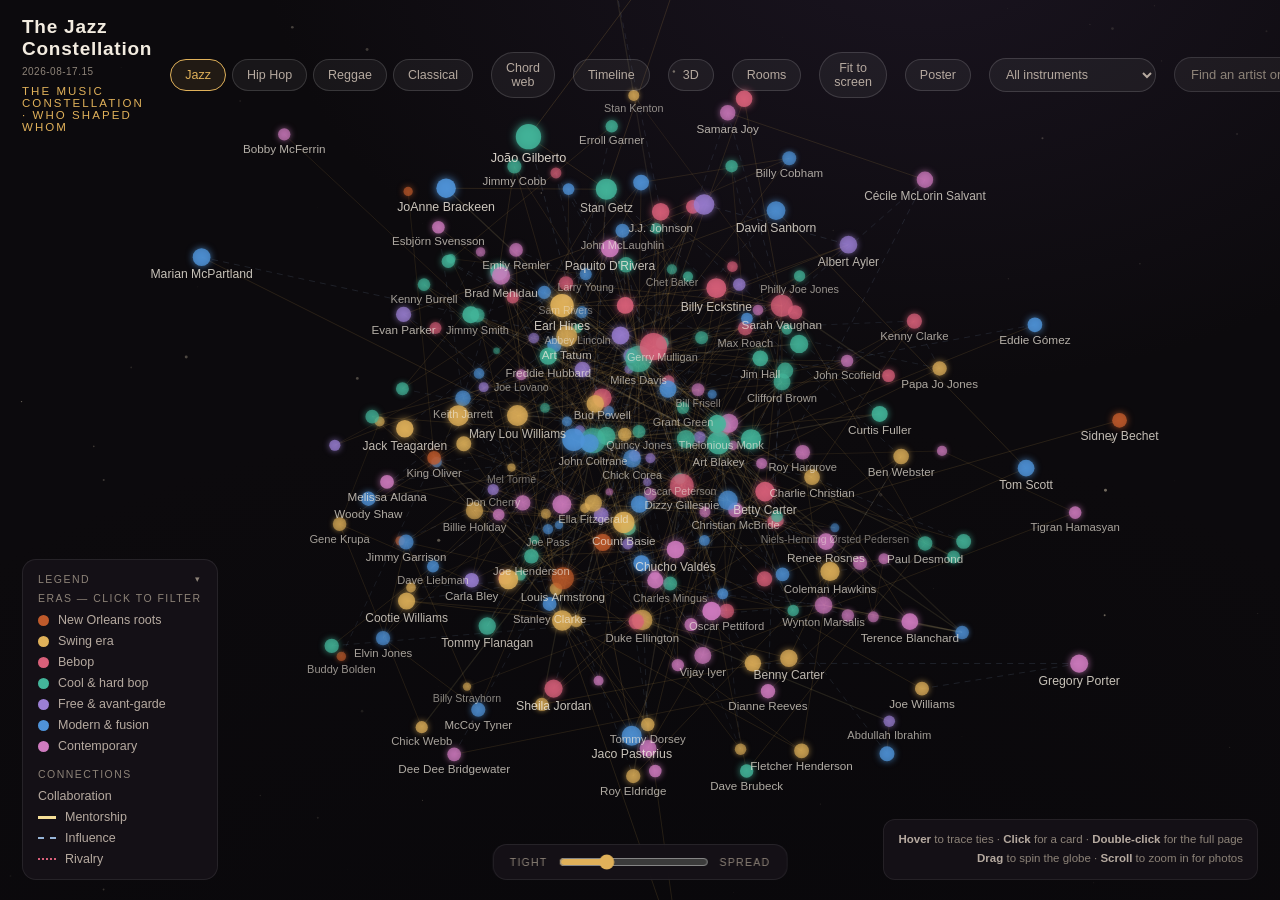
==== commit 8cb8aaee: "Timeline: place musicians by when they RECORDED, not when they were born Birth year read about 25 ye" ====
--- a/index.html
+++ b/index.html
@@ -6,7 +6,7 @@
 <title>The Music Constellation — an encyclopedia of who shaped whom</title>
 <meta name="description" content="Interactive 3D maps of music history: jazz, hip hop, and reggae as constellations of the musicians who shaped one another — with live discographies, photos, and 30-second previews." />
 <link rel="icon" href="data:image/svg+xml,%3Csvg xmlns='http://www.w3.org/2000/svg' viewBox='0 0 100 100'%3E%3Cpolygon points='50,5 61,38 96,38 68,59 78,93 50,72 22,93 32,59 4,38 39,38' fill='%23e0b15a'/%3E%3C/svg%3E" />
-<link rel="stylesheet" href="css/style.css?v=2026-08-17.13" />
+<link rel="stylesheet" href="css/style.css?v=2026-08-17.15" />
 <!-- resolves three.js for the optional 3D view; nothing loads until 3D is entered -->
 <script type="importmap">
 { "imports": {
@@ -78,7 +78,7 @@
    above — the validator enforces they match) on any notable change, and every
    asset URL below changes with it, so a normal reload always fetches fresh —
    no hard-refresh needed, on any device. */
-window.MC_BUILD="2026-08-17.13";
+window.MC_BUILD="2026-08-17.15";
 
 /* GENRE MANIFEST + LAZY LOADING. Loading every genre up front meant a visitor
    who only ever opened Jazz still downloaded all four datasets — classical
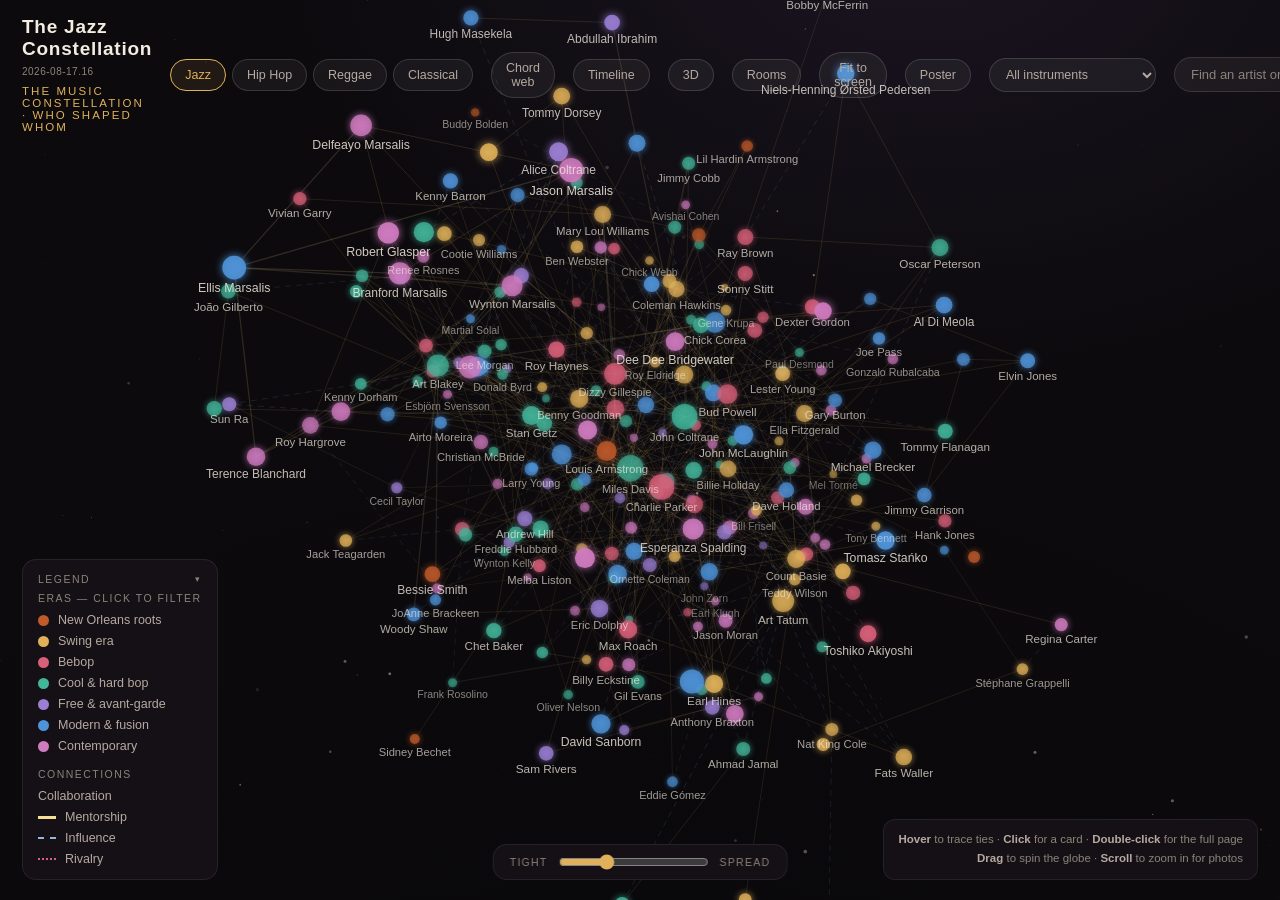
==== commit 742f3e29: "Classical audio: 63% -> 77% by seeding from Wikidata P86 as well as P800 The harvest drew work title" ====
--- a/index.html
+++ b/index.html
@@ -6,7 +6,7 @@
 <title>The Music Constellation — an encyclopedia of who shaped whom</title>
 <meta name="description" content="Interactive 3D maps of music history: jazz, hip hop, and reggae as constellations of the musicians who shaped one another — with live discographies, photos, and 30-second previews." />
 <link rel="icon" href="data:image/svg+xml,%3Csvg xmlns='http://www.w3.org/2000/svg' viewBox='0 0 100 100'%3E%3Cpolygon points='50,5 61,38 96,38 68,59 78,93 50,72 22,93 32,59 4,38 39,38' fill='%23e0b15a'/%3E%3C/svg%3E" />
-<link rel="stylesheet" href="css/style.css?v=2026-08-17.15" />
+<link rel="stylesheet" href="css/style.css?v=2026-08-17.16" />
 <!-- resolves three.js for the optional 3D view; nothing loads until 3D is entered -->
 <script type="importmap">
 { "imports": {
@@ -78,7 +78,7 @@
    above — the validator enforces they match) on any notable change, and every
    asset URL below changes with it, so a normal reload always fetches fresh —
    no hard-refresh needed, on any device. */
-window.MC_BUILD="2026-08-17.15";
+window.MC_BUILD="2026-08-17.16";
 
 /* GENRE MANIFEST + LAZY LOADING. Loading every genre up front meant a visitor
    who only ever opened Jazz still downloaded all four datasets — classical
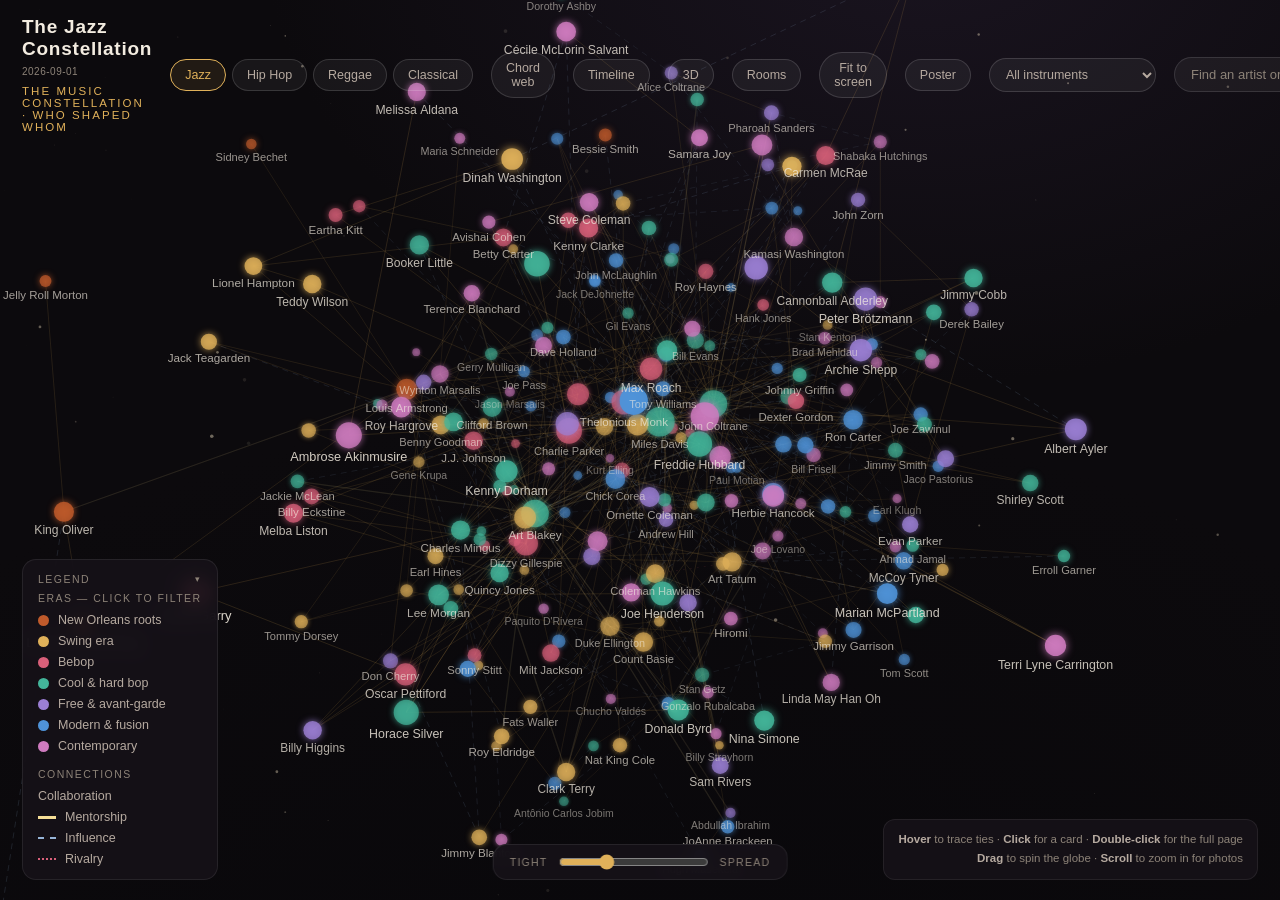
==== commit 4df39a78: "Re-ground all 651 jazz/hip hop/reggae CVs facts-first Rewrites every artist blurb and bio in the thr" ====
--- a/index.html
+++ b/index.html
@@ -6,7 +6,7 @@
 <title>The Music Constellation — an encyclopedia of who shaped whom</title>
 <meta name="description" content="Interactive 3D maps of music history: jazz, hip hop, and reggae as constellations of the musicians who shaped one another — with live discographies, photos, and 30-second previews." />
 <link rel="icon" href="data:image/svg+xml,%3Csvg xmlns='http://www.w3.org/2000/svg' viewBox='0 0 100 100'%3E%3Cpolygon points='50,5 61,38 96,38 68,59 78,93 50,72 22,93 32,59 4,38 39,38' fill='%23e0b15a'/%3E%3C/svg%3E" />
-<link rel="stylesheet" href="css/style.css?v=2026-08-17.16" />
+<link rel="stylesheet" href="css/style.css?v=2026-09-01" />
 <!-- resolves three.js for the optional 3D view; nothing loads until 3D is entered -->
 <script type="importmap">
 { "imports": {
@@ -78,7 +78,7 @@
    above — the validator enforces they match) on any notable change, and every
    asset URL below changes with it, so a normal reload always fetches fresh —
    no hard-refresh needed, on any device. */
-window.MC_BUILD="2026-08-17.16";
+window.MC_BUILD="2026-09-01";
 
 /* GENRE MANIFEST + LAZY LOADING. Loading every genre up front meant a visitor
    who only ever opened Jazz still downloaded all four datasets — classical
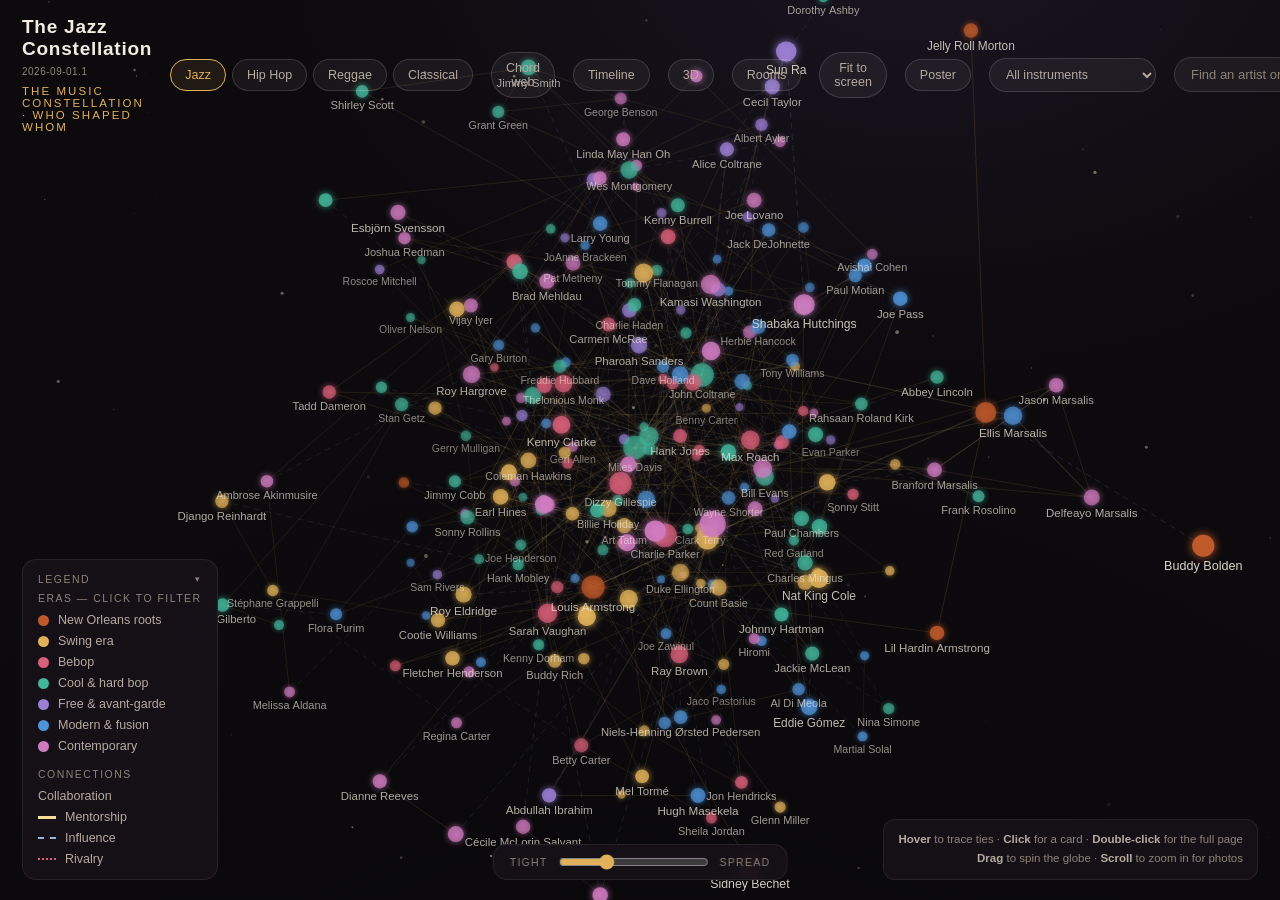
==== commit b0d0a19e: "Add the provenance note as a fourth Rooms tab "About the data" sits alongside Reading / Films & docs" ====
--- a/index.html
+++ b/index.html
@@ -6,7 +6,7 @@
 <title>The Music Constellation — an encyclopedia of who shaped whom</title>
 <meta name="description" content="Interactive 3D maps of music history: jazz, hip hop, and reggae as constellations of the musicians who shaped one another — with live discographies, photos, and 30-second previews." />
 <link rel="icon" href="data:image/svg+xml,%3Csvg xmlns='http://www.w3.org/2000/svg' viewBox='0 0 100 100'%3E%3Cpolygon points='50,5 61,38 96,38 68,59 78,93 50,72 22,93 32,59 4,38 39,38' fill='%23e0b15a'/%3E%3C/svg%3E" />
-<link rel="stylesheet" href="css/style.css?v=2026-09-01" />
+<link rel="stylesheet" href="css/style.css?v=2026-09-01.1" />
 <!-- resolves three.js for the optional 3D view; nothing loads until 3D is entered -->
 <script type="importmap">
 { "imports": {
@@ -78,7 +78,7 @@
    above — the validator enforces they match) on any notable change, and every
    asset URL below changes with it, so a normal reload always fetches fresh —
    no hard-refresh needed, on any device. */
-window.MC_BUILD="2026-09-01";
+window.MC_BUILD="2026-09-01.1";
 
 /* GENRE MANIFEST + LAZY LOADING. Loading every genre up front meant a visitor
    who only ever opened Jazz still downloaded all four datasets — classical
--- a/css/style.css
+++ b/css/style.css
@@ -298,3 +298,9 @@
 /* Connection notes — the annotation on a tie, where a genre supplies one
    (classical). Sits under the connection row, above its ♪ collab drawer. */
 .conns .connnote{font-size:11.5px;line-height:1.45;color:var(--muted);padding:2px 0 8px 2px;margin-top:-2px;border-bottom:1px solid rgba(255,255,255,.05)}
+
+/* ROOMS: the provenance note ("About the data") — a plain reading column.
+   Headings deliberately inherit `.page h3` so this tab reads like the others. */
+.about-room{max-width:680px}
+.about-room .abp{margin:0 0 14px;font-size:15px;line-height:1.7;color:#ddd3c6}
+.about-room .abfoot{margin-top:26px;font-size:13px;color:var(--muted)}
